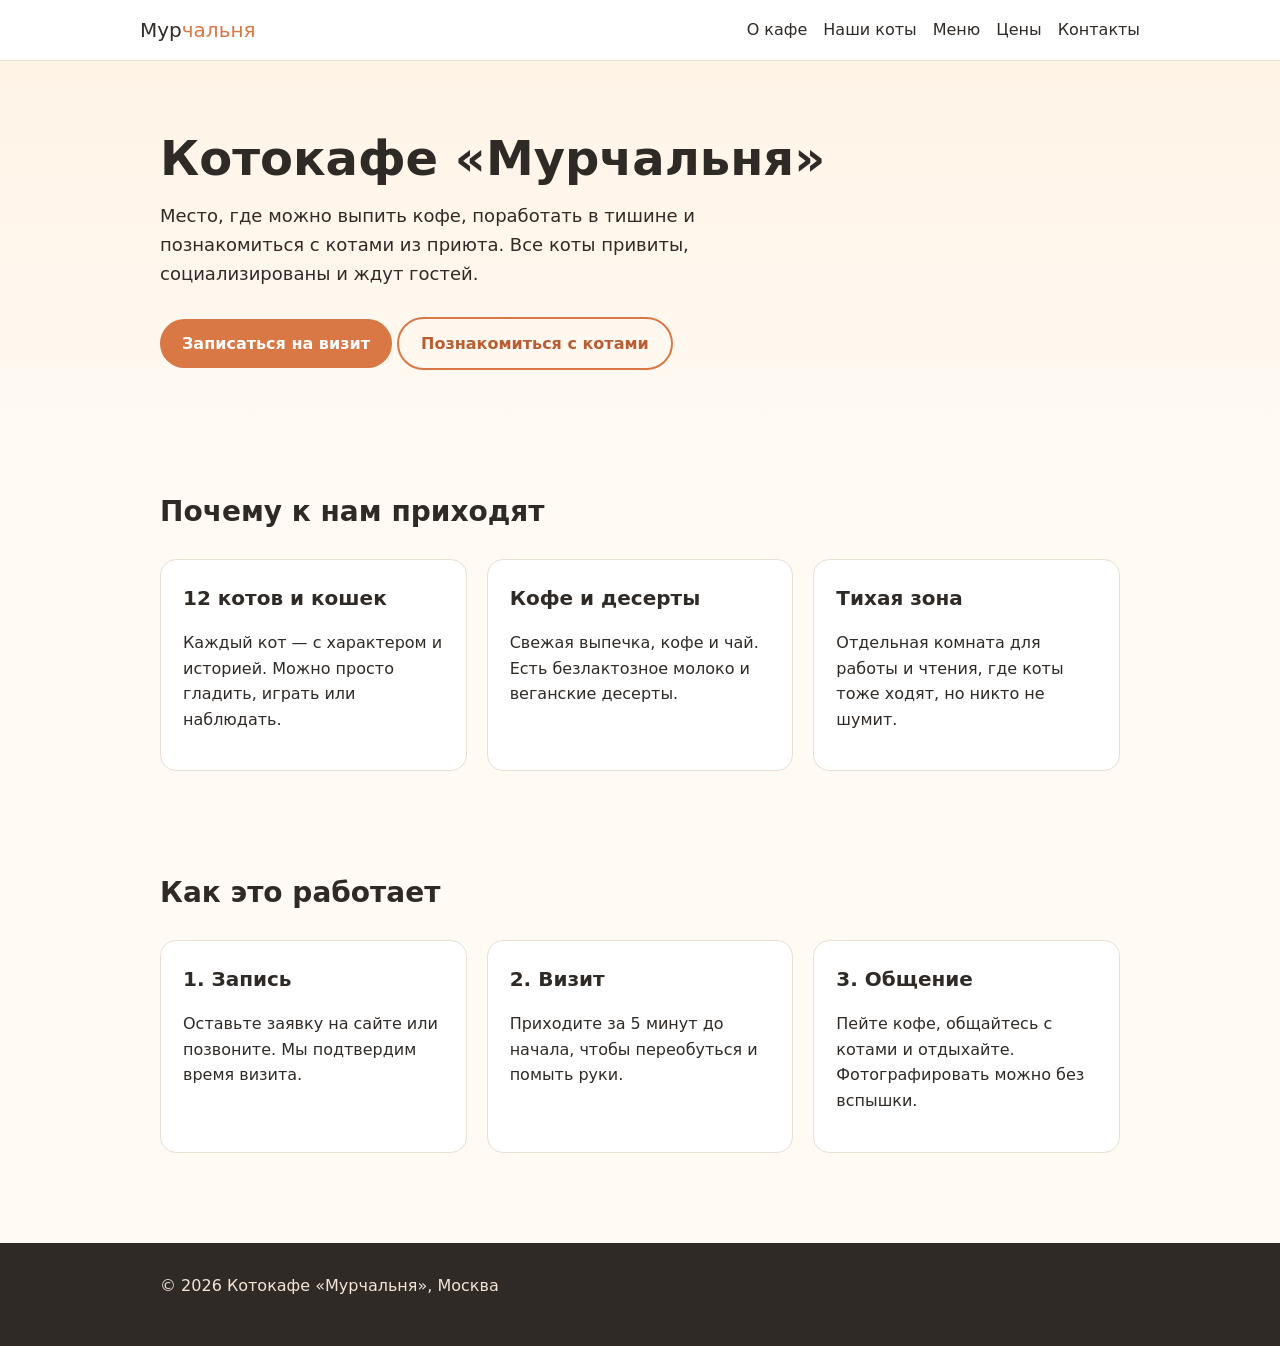
==== index.html @ 8c3c29fb "commit all changes" ====
<!DOCTYPE html>
<html lang="ru">

<head>
    <meta charset="utf-8">
    <meta name="viewport" content="width=device-width, initial-scale=1">
    <title>Мурчальня — котокафе в Москве</title>
    <link rel="stylesheet" href="style.css">
</head>

<body>

    <header>
        <div class="wrap nav">
            <a class="logo" href="index.html">Мур<span>чальня</span></a>
            <ul>
                <li><a href="about.html">О кафе</a></li>
                <li><a href="cats.html">Наши коты</a></li>
                <li><a href="menu.html">Меню</a></li>
                <li><a href="prices.html">Цены</a></li>
                <li><a href="contacts.html">Контакты</a></li>
            </ul>
        </div>
    </header>

    <section class="hero">
        <div class="wrap">
            <h1>Котокафе «Мурчальня»</h1>
            <p>Место, где можно выпить кофе, поработать в тишине и познакомиться с котами из приюта. Все коты привиты,
                социализированы и ждут гостей.</p>
            <a class="btn" href="contacts.html">Записаться на визит</a>
            <a class="btn btn-outline" href="cats.html">Познакомиться с котами</a>
        </div>
    </section>

    <section class="section">
        <div class="wrap">
            <h2>Почему к нам приходят</h2>
            <div class="grid">
                <div class="card">
                    <h3>12 котов и кошек</h3>
                    <p>Каждый кот — с характером и историей. Можно просто гладить, играть или наблюдать.</p>
                </div>
                <div class="card">
                    <h3>Кофе и десерты</h3>
                    <p>Свежая выпечка, кофе и чай. Есть безлактозное молоко и веганские десерты.</p>
                </div>
                <div class="card">
                    <h3>Тихая зона</h3>
                    <p>Отдельная комната для работы и чтения, где коты тоже ходят, но никто не шумит.</p>
                </div>
            </div>
        </div>
    </section>

    <section class="section">
        <div class="wrap">
            <h2>Как это работает</h2>
            <div class="grid">
                <div class="card">
                    <h3>1. Запись</h3>
                    <p>Оставьте заявку на сайте или позвоните. Мы подтвердим время визита.</p>
                </div>
                <div class="card">
                    <h3>2. Визит</h3>
                    <p>Приходите за 5 минут до начала, чтобы переобуться и помыть руки.</p>
                </div>
                <div class="card">
                    <h3>3. Общение</h3>
                    <p>Пейте кофе, общайтесь с котами и отдыхайте. Фотографировать можно без вспышки.</p>
                </div>
            </div>
        </div>
    </section>

    <footer>
        <div class="wrap">
            <div>© 2026 Котокафе «Мурчальня», Москва</div>
            <div class="counters">
                <!-- СЧЕТЧИК LIVEINTERNET (ЛР3) -->

                <!-- СЧЕТЧИК SBER ADS (ЛР4) -->

                <!-- СЧЕТЧИК MYTRACKER (ЛР5) -->
            </div>
        </div>
    </footer>

</body>

</html>
---- style.css ----
:root {
  --bg: #fffaf3;
  --text: #2f2a26;
  --accent: #d97745;
  --accent-dark: #b85e32;
  --card: #ffffff;
  --line: #eadfd3;
}

* { box-sizing: border-box; }

body {
  margin: 0;
  font-family: system-ui, -apple-system, "Segoe UI", Roboto, Arial, sans-serif;
  background: var(--bg);
  color: var(--text);
  line-height: 1.6;
}

a { color: var(--accent-dark); }

header {
  background: var(--card);
  border-bottom: 1px solid var(--line);
  position: sticky;
  top: 0;
  z-index: 10;
}

.wrap {
  max-width: 1000px;
  margin: 0 auto;
  padding: 0 20px;
}

.nav {
  display: flex;
  flex-wrap: wrap;
  align-items: center;
  justify-content: space-between;
  gap: 12px;
  padding: 14px 0;
}

.logo {
  font-weight: 800;
  font-size: 20px;
  text-decoration: none;
  color: var(--text);
}

.logo span { color: var(--accent); }

.nav ul {
  list-style: none;
  display: flex;
  flex-wrap: wrap;
  gap: 16px;
  margin: 0;
  padding: 0;
}

.nav a {
  text-decoration: none;
  color: var(--text);
  font-weight: 500;
}

.nav a:hover { color: var(--accent); }

.hero {
  padding: 70px 0;
  background: linear-gradient(180deg, #fff3e6 0%, var(--bg) 100%);
}

.hero h1 {
  font-size: clamp(30px, 5vw, 48px);
  line-height: 1.15;
  margin: 0 0 16px;
}

.hero p {
  font-size: 18px;
  max-width: 620px;
  margin: 0 0 28px;
}

.btn {
  display: inline-block;
  background: var(--accent);
  color: #fff;
  text-decoration: none;
  padding: 12px 22px;
  border-radius: 999px;
  font-weight: 600;
  border: 0;
  cursor: pointer;
}

.btn:hover { background: var(--accent-dark); }

.btn-outline {
  background: transparent;
  color: var(--accent-dark);
  border: 2px solid var(--accent);
}

.section { padding: 50px 0; }

.section h2 {
  font-size: 28px;
  margin: 0 0 24px;
}

.grid {
  display: grid;
  grid-template-columns: repeat(auto-fit, minmax(220px, 1fr));
  gap: 20px;
}

.card {
  background: var(--card);
  border: 1px solid var(--line);
  border-radius: 16px;
  padding: 22px;
}

.card h3 { margin: 0 0 8px; font-size: 20px; }

.cat-photo {
  height: 160px;
  border-radius: 12px;
  background: #f3e4d6;
  display: flex;
  align-items: center;
  justify-content: center;
  font-size: 54px;
  margin-bottom: 14px;
}

table {
  width: 100%;
  border-collapse: collapse;
  background: var(--card);
  border: 1px solid var(--line);
  border-radius: 12px;
  overflow: hidden;
}

th, td {
  text-align: left;
  padding: 12px 16px;
  border-bottom: 1px solid var(--line);
}

th { background: #fdf0e4; }

tr:last-child td { border-bottom: 0; }

form {
  display: grid;
  gap: 14px;
  max-width: 480px;
}

input, textarea {
  width: 100%;
  padding: 11px 14px;
  border: 1px solid var(--line);
  border-radius: 10px;
  font: inherit;
  background: #fff;
}

textarea { min-height: 100px; }

footer {
  background: #2f2a26;
  color: #f3e4d6;
  padding: 30px 0;
  margin-top: 40px;
}

footer a { color: #ffd9b8; }

.counters {
  margin-top: 18px;
  display: flex;
  flex-wrap: wrap;
  gap: 12px;
  align-items: center;
}

.note {
  font-size: 14px;
  color: #7a6a5c;
}
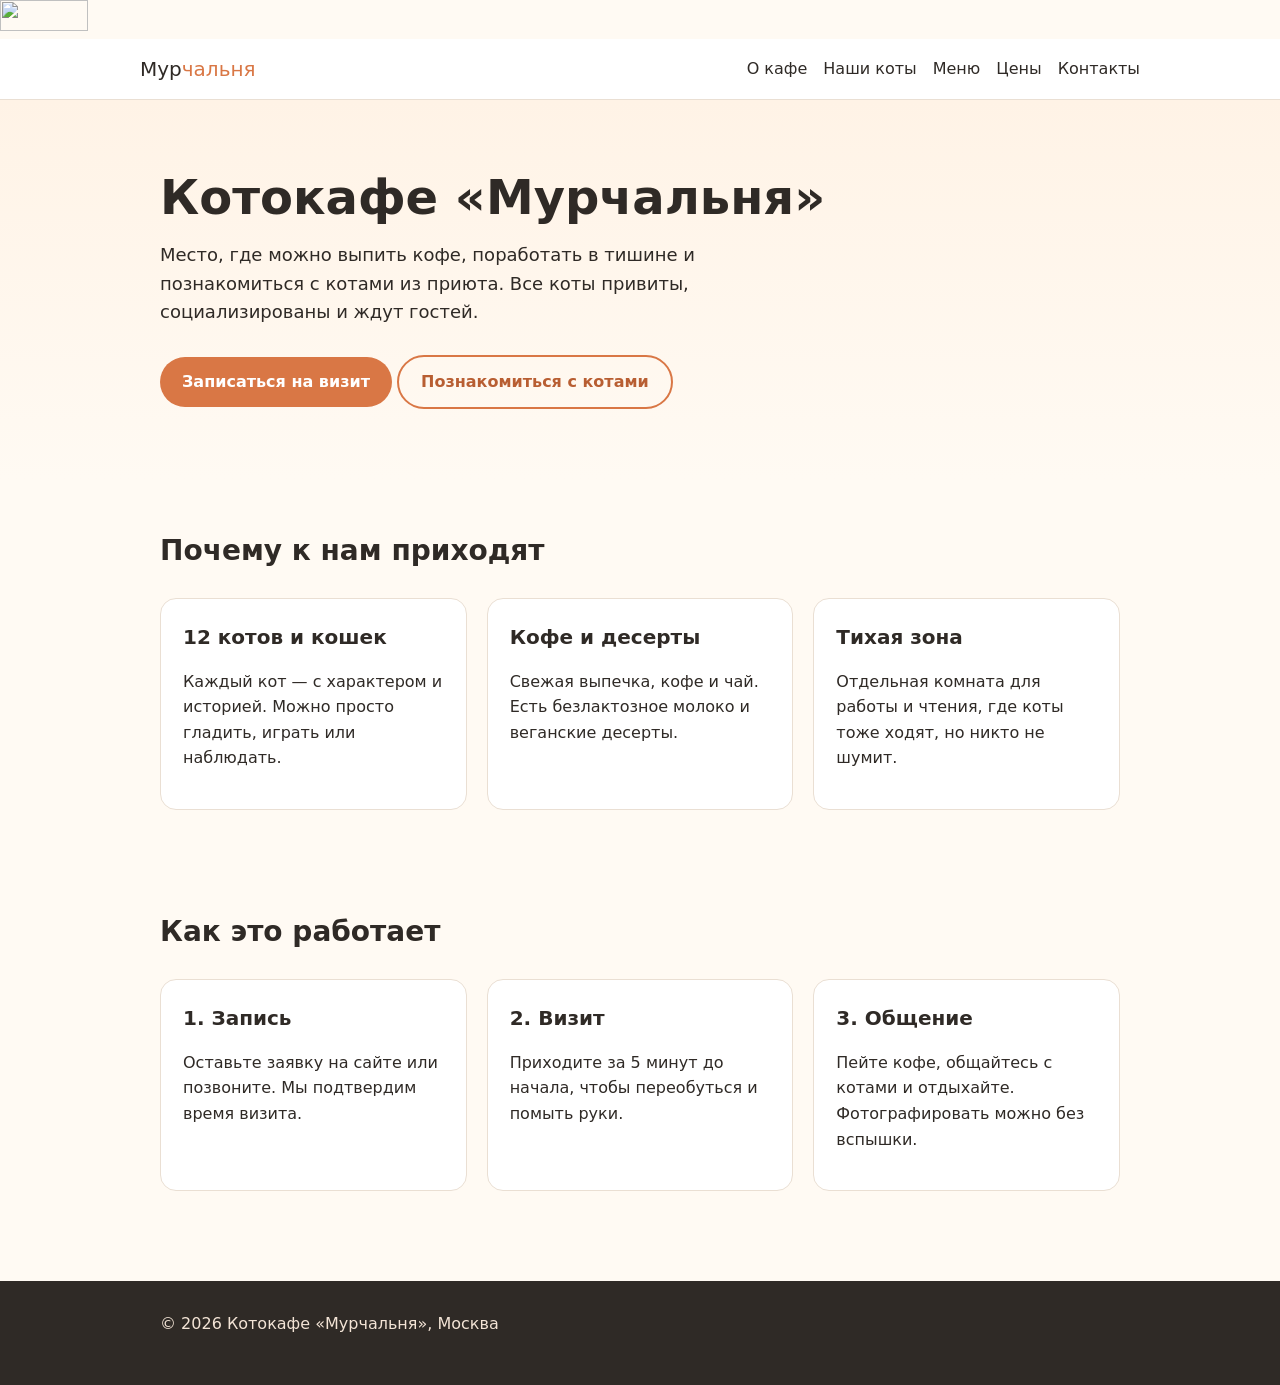
==== commit bce0160c: "add statistics" ====
--- a/index.html
+++ b/index.html
@@ -9,6 +9,19 @@
 </head>
 
 <body>
+
+    <!--LiveInternet counter--><a href="https://www.liveinternet.ru/click" target="_blank"><img id="licnt4F25"
+            width="88" height="31" style="border:0"
+            title="LiveInternet: показано число просмотров и посетителей за 24 часа"
+            src="[data-uri]" alt="" /></a>
+    <script>(function (d, s) {
+            d.getElementById("licnt4F25").src =
+                "https://counter.yadro.ru/hit?t52.6;r" + escape(d.referrer) +
+                ((typeof (s) == "undefined") ? "" : ";s" + s.width + "*" + s.height + "*" +
+                    (s.colorDepth ? s.colorDepth : s.pixelDepth)) + ";u" + escape(d.URL) +
+                ";h" + escape(d.title.substring(0, 150)) + ";" + Math.random()
+        })
+            (document, screen)</script><!--/LiveInternet-->
 
     <header>
         <div class="wrap nav">
@@ -77,8 +90,6 @@
         <div class="wrap">
             <div>© 2026 Котокафе «Мурчальня», Москва</div>
             <div class="counters">
-                <!-- СЧЕТЧИК LIVEINTERNET (ЛР3) -->
-
                 <!-- СЧЕТЧИК SBER ADS (ЛР4) -->
 
                 <!-- СЧЕТЧИК MYTRACKER (ЛР5) -->
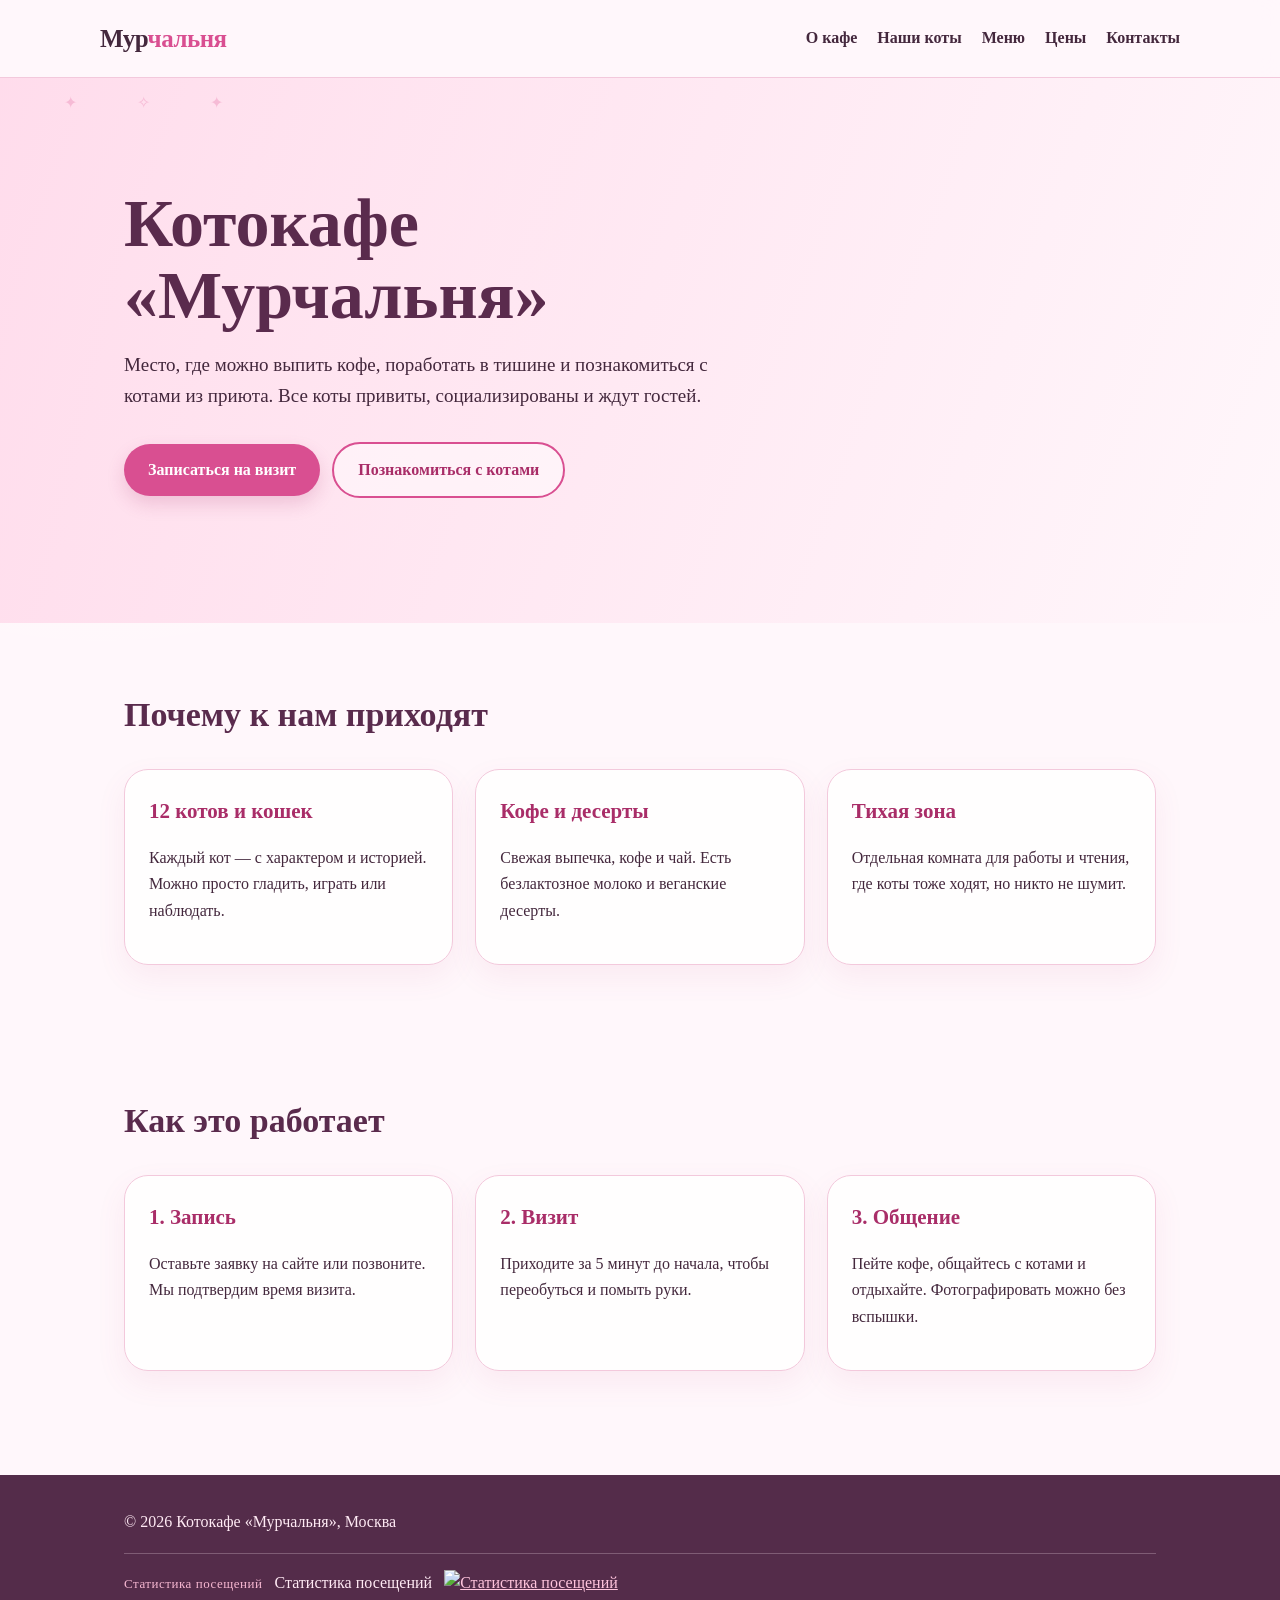
==== commit a522f835: "Move visitor counters to footer" ====
--- a/index.html
+++ b/index.html
@@ -9,20 +9,6 @@
 </head>
 
 <body>
-
-    <!--LiveInternet counter--><a href="https://www.liveinternet.ru/click" target="_blank"><img id="licnt4F25"
-            width="88" height="31" style="border:0"
-            title="LiveInternet: показано число просмотров и посетителей за 24 часа"
-            src="[data-uri]" alt="" /></a>
-    <script>(function (d, s) {
-            d.getElementById("licnt4F25").src =
-                "https://counter.yadro.ru/hit?t52.6;r" + escape(d.referrer) +
-                ((typeof (s) == "undefined") ? "" : ";s" + s.width + "*" + s.height + "*" +
-                    (s.colorDepth ? s.colorDepth : s.pixelDepth)) + ";u" + escape(d.URL) +
-                ";h" + escape(d.title.substring(0, 150)) + ";" + Math.random()
-        })
-            (document, screen)</script><!--/LiveInternet-->
-
     <header>
         <div class="wrap nav">
             <a class="logo" href="index.html">Мур<span>чальня</span></a>
@@ -90,13 +76,12 @@
         <div class="wrap">
             <div>© 2026 Котокафе «Мурчальня», Москва</div>
             <div class="counters">
-                <!-- СЧЕТЧИК SBER ADS (ЛР4) -->
-
-                <!-- СЧЕТЧИК MYTRACKER (ЛР5) -->
+                <span>Статистика посещений</span>
+                <a href="https://www.liveinternet.ru/click" target="_blank" rel="noopener"><img width="88" height="31" src="https://counter.yadro.ru/hit?t52.6" alt="Статистика посещений" /></a>
             </div>
         </div>
     </footer>
 
 </body>
 
-</html>+</html>
--- a/style.css
+++ b/style.css
@@ -1,197 +1,62 @@
 :root {
-  --bg: #fffaf3;
-  --text: #2f2a26;
-  --accent: #d97745;
-  --accent-dark: #b85e32;
-  --card: #ffffff;
-  --line: #eadfd3;
+  --bg: #fff7fb;
+  --text: #44283d;
+  --muted: #8f667e;
+  --accent: #d94f91;
+  --accent-dark: #a92d68;
+  --blush: #ffd9ea;
+  --card: rgba(255, 255, 255, .86);
+  --line: #f3c9dc;
 }
 
 * { box-sizing: border-box; }
 
 body {
   margin: 0;
-  font-family: system-ui, -apple-system, "Segoe UI", Roboto, Arial, sans-serif;
-  background: var(--bg);
+  font-family: Georgia, "Times New Roman", serif;
+  background: radial-gradient(circle at 8% 8%, #fff 0 8%, transparent 28%), var(--bg);
   color: var(--text);
-  line-height: 1.6;
+  line-height: 1.65;
 }
 
+body::before { content: "✦  ✧  ✦"; position: fixed; inset: 90px 5% auto; color: #f2a8c9; letter-spacing: 28px; pointer-events: none; opacity: .65; }
 a { color: var(--accent-dark); }
 
-header {
-  background: var(--card);
-  border-bottom: 1px solid var(--line);
-  position: sticky;
-  top: 0;
-  z-index: 10;
-}
-
-.wrap {
-  max-width: 1000px;
-  margin: 0 auto;
-  padding: 0 20px;
-}
-
-.nav {
-  display: flex;
-  flex-wrap: wrap;
-  align-items: center;
-  justify-content: space-between;
-  gap: 12px;
-  padding: 14px 0;
-}
-
-.logo {
-  font-weight: 800;
-  font-size: 20px;
-  text-decoration: none;
-  color: var(--text);
-}
-
+header { background: rgba(255, 247, 251, .9); border-bottom: 1px solid var(--line); position: sticky; top: 0; z-index: 10; backdrop-filter: blur(12px); }
+.wrap { max-width: 1080px; margin: 0 auto; padding: 0 24px; }
+.nav { display: flex; flex-wrap: wrap; align-items: center; justify-content: space-between; gap: 16px; padding: 18px 0; }
+.logo { font-weight: 800; font-size: 25px; text-decoration: none; color: var(--text); letter-spacing: -.5px; }
 .logo span { color: var(--accent); }
-
-.nav ul {
-  list-style: none;
-  display: flex;
-  flex-wrap: wrap;
-  gap: 16px;
-  margin: 0;
-  padding: 0;
-}
-
-.nav a {
-  text-decoration: none;
-  color: var(--text);
-  font-weight: 500;
-}
-
+.nav ul { list-style: none; display: flex; flex-wrap: wrap; gap: 20px; margin: 0; padding: 0; }
+.nav a { text-decoration: none; color: var(--text); font-weight: 600; }
 .nav a:hover { color: var(--accent); }
 
-.hero {
-  padding: 70px 0;
-  background: linear-gradient(180deg, #fff3e6 0%, var(--bg) 100%);
-}
+.hero { padding: 110px 0 125px; background: linear-gradient(110deg, rgba(255, 217, 234, .92), rgba(255, 247, 251, .55)), url("https://images.unsplash.com/photo-1519052537078-e6302a4968d4?auto=format&fit=crop&w=1800&q=85") center 44%/cover; }
+.hero h1 { font-size: clamp(36px, 6vw, 68px); line-height: 1.05; max-width: 720px; margin: 0 0 18px; color: #5a2b4d; }
+.hero p { font-size: 19px; max-width: 620px; margin: 0 0 30px; }
+.btn { display: inline-block; background: var(--accent); color: #fff; text-decoration: none; padding: 13px 24px; border-radius: 999px; font-weight: 700; border: 0; cursor: pointer; box-shadow: 0 8px 18px rgba(169, 45, 104, .18); }
+.btn:hover { background: var(--accent-dark); transform: translateY(-1px); }
+.btn-outline { background: rgba(255,255,255,.45); color: var(--accent-dark); border: 2px solid var(--accent); box-shadow: none; margin-left: 8px; }
+.section { padding: 64px 0; }
+.section h2 { font-size: 34px; margin: 0 0 26px; color: #5a2b4d; }
+.grid { display: grid; grid-template-columns: repeat(auto-fit, minmax(230px, 1fr)); gap: 22px; }
+.card { background: var(--card); border: 1px solid var(--line); border-radius: 24px; padding: 24px; box-shadow: 0 12px 30px rgba(188, 81, 132, .08); }
+.card h3 { margin: 0 0 8px; font-size: 21px; color: var(--accent-dark); }
+.cat-photo { height: 210px; border-radius: 18px; overflow: hidden; margin: -4px -4px 18px; background: var(--blush); }
+.cat-photo img { width: 100%; height: 100%; object-fit: cover; display: block; }
 
-.hero h1 {
-  font-size: clamp(30px, 5vw, 48px);
-  line-height: 1.15;
-  margin: 0 0 16px;
-}
+table { width: 100%; border-collapse: separate; border-spacing: 0; background: var(--card); border: 1px solid var(--line); border-radius: 18px; overflow: hidden; box-shadow: 0 12px 30px rgba(188, 81, 132, .08); }
+th, td { text-align: left; padding: 15px 18px; border-bottom: 1px solid var(--line); }
+th { background: #ffe5f0; color: var(--accent-dark); }
+tr:last-child td { border-bottom: 0; }
+form { display: grid; gap: 14px; max-width: 480px; }
+input, textarea { width: 100%; padding: 13px 15px; border: 1px solid var(--line); border-radius: 14px; font: inherit; background: #fff; color: var(--text); }
+textarea { min-height: 110px; }
+footer { background: #542c4a; color: #ffeaf4; padding: 34px 0; margin-top: 40px; }
+footer a { color: #ffc4dd; }
+.counters { margin-top: 18px; padding-top: 16px; border-top: 1px solid rgba(255, 234, 244, .25); display: flex; flex-wrap: wrap; gap: 12px; align-items: center; }
+.counters::before { content: "Статистика посещений"; color: #f7b8d2; font-size: 13px; letter-spacing: .04em; }
+body > a, body > script, body > noscript { display: none; }
+.note { font-size: 15px; color: var(--muted); }
 
-.hero p {
-  font-size: 18px;
-  max-width: 620px;
-  margin: 0 0 28px;
-}
-
-.btn {
-  display: inline-block;
-  background: var(--accent);
-  color: #fff;
-  text-decoration: none;
-  padding: 12px 22px;
-  border-radius: 999px;
-  font-weight: 600;
-  border: 0;
-  cursor: pointer;
-}
-
-.btn:hover { background: var(--accent-dark); }
-
-.btn-outline {
-  background: transparent;
-  color: var(--accent-dark);
-  border: 2px solid var(--accent);
-}
-
-.section { padding: 50px 0; }
-
-.section h2 {
-  font-size: 28px;
-  margin: 0 0 24px;
-}
-
-.grid {
-  display: grid;
-  grid-template-columns: repeat(auto-fit, minmax(220px, 1fr));
-  gap: 20px;
-}
-
-.card {
-  background: var(--card);
-  border: 1px solid var(--line);
-  border-radius: 16px;
-  padding: 22px;
-}
-
-.card h3 { margin: 0 0 8px; font-size: 20px; }
-
-.cat-photo {
-  height: 160px;
-  border-radius: 12px;
-  background: #f3e4d6;
-  display: flex;
-  align-items: center;
-  justify-content: center;
-  font-size: 54px;
-  margin-bottom: 14px;
-}
-
-table {
-  width: 100%;
-  border-collapse: collapse;
-  background: var(--card);
-  border: 1px solid var(--line);
-  border-radius: 12px;
-  overflow: hidden;
-}
-
-th, td {
-  text-align: left;
-  padding: 12px 16px;
-  border-bottom: 1px solid var(--line);
-}
-
-th { background: #fdf0e4; }
-
-tr:last-child td { border-bottom: 0; }
-
-form {
-  display: grid;
-  gap: 14px;
-  max-width: 480px;
-}
-
-input, textarea {
-  width: 100%;
-  padding: 11px 14px;
-  border: 1px solid var(--line);
-  border-radius: 10px;
-  font: inherit;
-  background: #fff;
-}
-
-textarea { min-height: 100px; }
-
-footer {
-  background: #2f2a26;
-  color: #f3e4d6;
-  padding: 30px 0;
-  margin-top: 40px;
-}
-
-footer a { color: #ffd9b8; }
-
-.counters {
-  margin-top: 18px;
-  display: flex;
-  flex-wrap: wrap;
-  gap: 12px;
-  align-items: center;
-}
-
-.note {
-  font-size: 14px;
-  color: #7a6a5c;
-}+@media (max-width: 600px) { .nav { justify-content: center; } .hero { padding: 76px 0 88px; } .btn-outline { margin: 10px 0 0; } .section { padding: 44px 0; } }
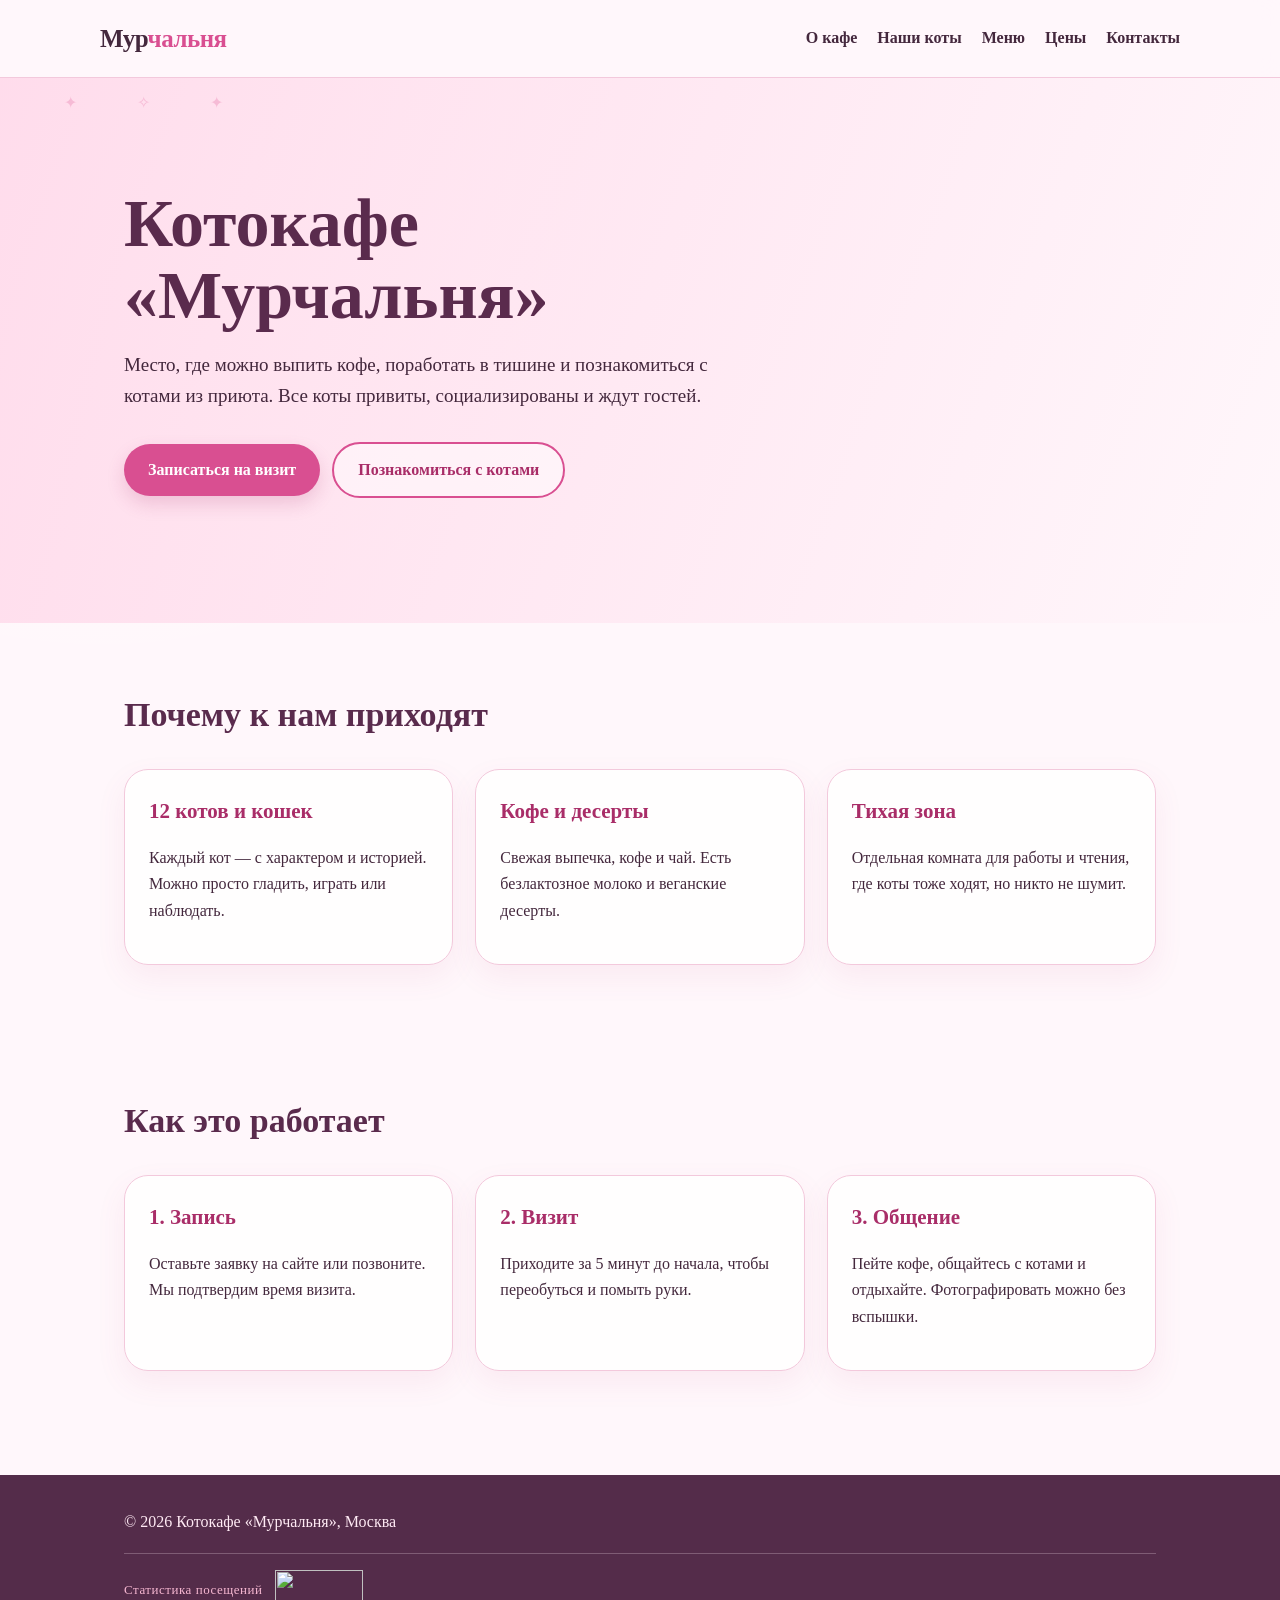
==== commit d50159d8: "Move analytics counters to footer" ====
--- a/index.html
+++ b/index.html
@@ -9,6 +9,38 @@
 </head>
 
 <body>
+
+    <!-- Top100 (Kraken) Counter (Sber Ads) -->
+    <script>
+        (function (w, d, c) {
+            (w[c] = w[c] || []).push(function () {
+                var options = { project: 7753153 };
+                try { w.top100Counter = new top100(options); } catch (e) { }
+            });
+            var n = d.getElementsByTagName("script")[0], s = d.createElement("script"), f = function () { n.parentNode.insertBefore(s, n); };
+            s.type = "text/javascript"; s.async = true;
+            s.src = (d.location.protocol == "https:" ? "https:" : "http:") + "//st.top100.ru/top100/top100.js";
+            if (w.opera == "[object Opera]") d.addEventListener("DOMContentLoaded", f, false); else f();
+        })(window, document, "_top100q");
+    </script>
+    <noscript><img src="//counter.rambler.ru/top100.cnt?pid=7753153" alt="Топ-100" /></noscript>
+    <!-- END Top100 (Kraken) Counter -->
+
+    <!-- Top.Mail.Ru counter (MyTracker) -->
+    <script type="text/javascript">
+        var _tmr = window._tmr || (window._tmr = []);
+        _tmr.push({id: "3806765", type: "pageView", start: (new Date()).getTime()});
+        (function (d, w, id) {
+            if (d.getElementById(id)) return;
+            var ts = d.createElement("script"); ts.type = "text/javascript"; ts.async = true; ts.id = id;
+            ts.src = "https://top-fwz1.mail.ru/js/code.js";
+            var f = function () { var s = d.getElementsByTagName("script")[0]; s.parentNode.insertBefore(ts, s); };
+            if (w.opera == "[object Opera]") d.addEventListener("DOMContentLoaded", f, false); else f();
+        })(document, window, "tmr-code");
+    </script>
+    <noscript><div><img src="https://top-fwz1.mail.ru/counter?id=3806765;js=na" style="position:absolute;left:-9999px;" alt="Top.Mail.Ru" /></div></noscript>
+    <!-- /Top.Mail.Ru counter -->
+
     <header>
         <div class="wrap nav">
             <a class="logo" href="index.html">Мур<span>чальня</span></a>
@@ -76,8 +108,7 @@
         <div class="wrap">
             <div>© 2026 Котокафе «Мурчальня», Москва</div>
             <div class="counters">
-                <span>Статистика посещений</span>
-                <a href="https://www.liveinternet.ru/click" target="_blank" rel="noopener"><img width="88" height="31" src="https://counter.yadro.ru/hit?t52.6" alt="Статистика посещений" /></a>
+                <!--LiveInternet counter--><a href="https://www.liveinternet.ru/click" target="_blank"><img id="licnt4F25" width="88" height="31" style="border:0" title="LiveInternet: показано число просмотров и посетителей за 24 часа" src="[data-uri]" alt="" /></a><script>(function(d,s){d.getElementById("licnt4F25").src="https://counter.yadro.ru/hit?t52.6;r"+escape(d.referrer)+((typeof(s)=="undefined")?"":";s"+s.width+"*"+s.height+"*"+(s.colorDepth?s.colorDepth:s.pixelDepth))+";u"+escape(d.URL)+";h"+escape(d.title.substring(0,150))+";"+Math.random()})(document,screen)</script><!--/LiveInternet-->
             </div>
         </div>
     </footer>
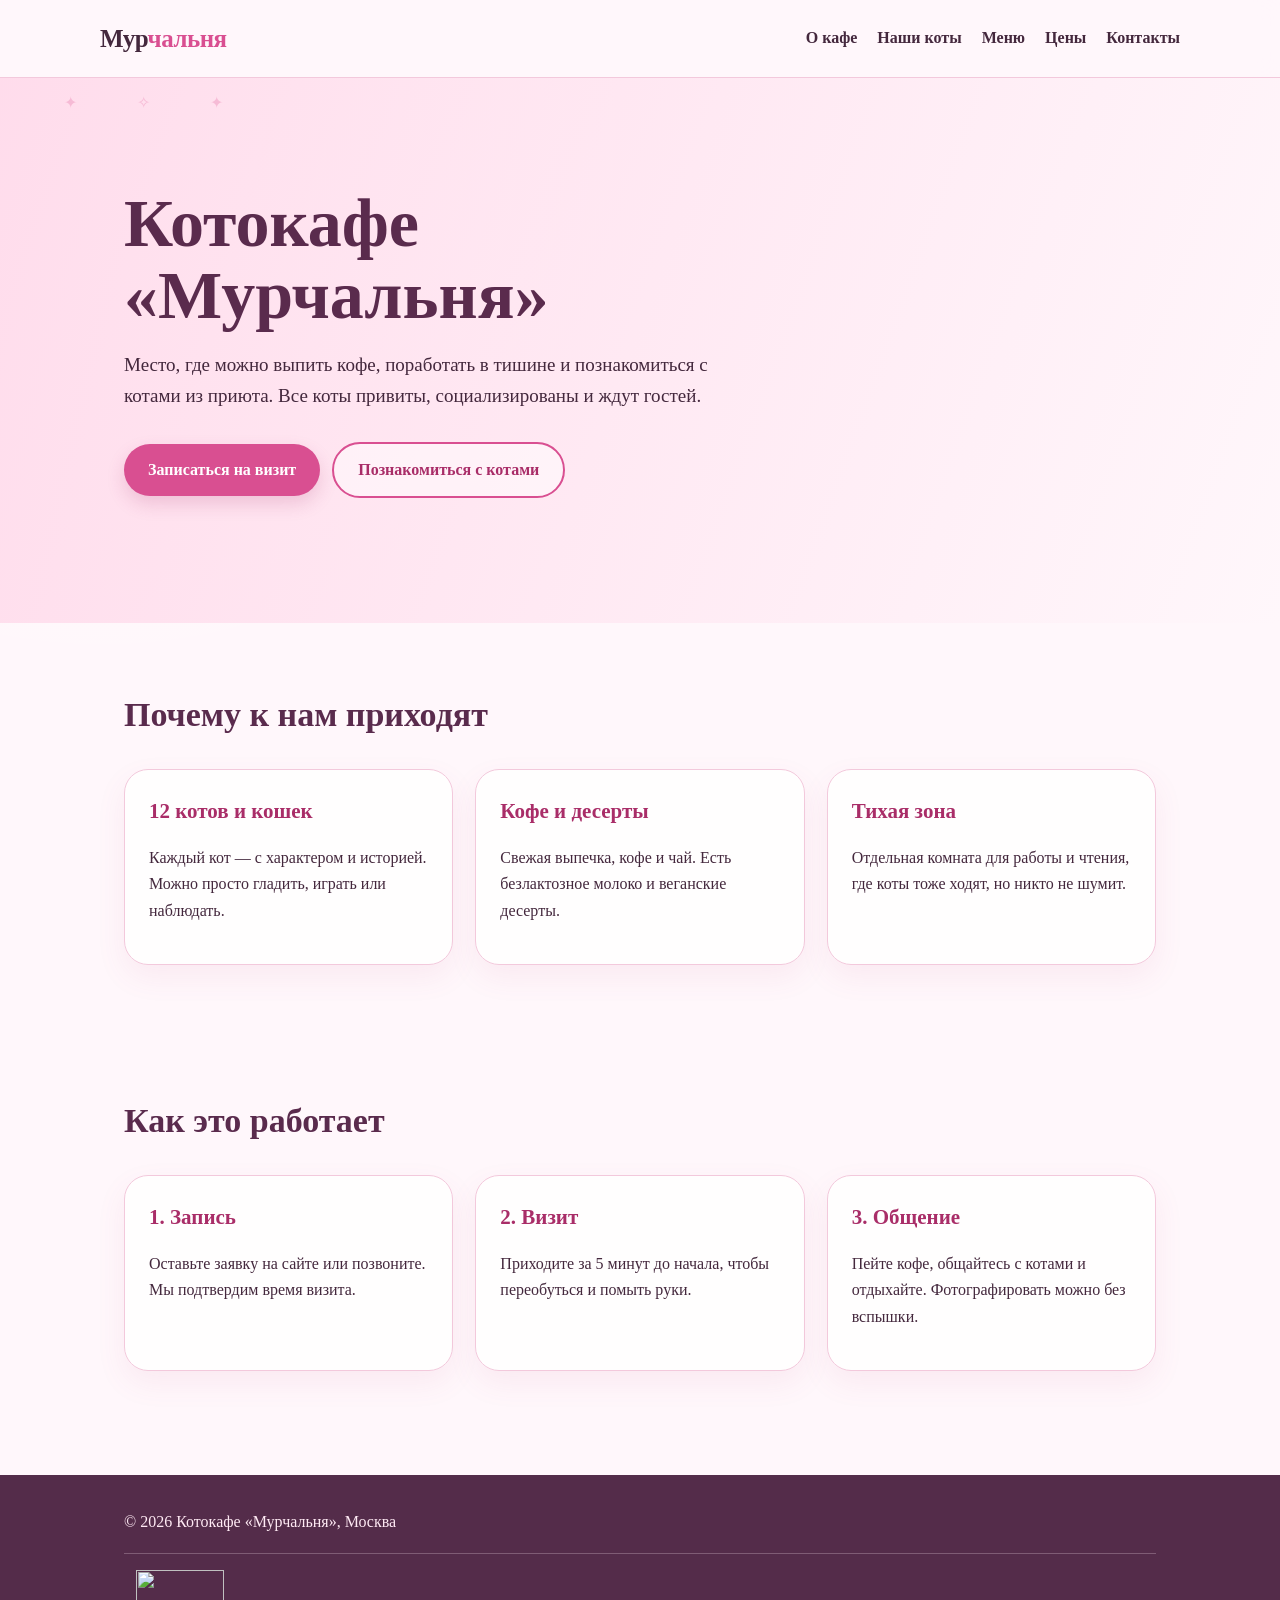
==== commit a354b338: "Update index.html" ====
--- a/index.html
+++ b/index.html
@@ -14,7 +14,10 @@
     <script>
         (function (w, d, c) {
             (w[c] = w[c] || []).push(function () {
-                var options = { project: 7753153 };
+                var options = { 
+                    project: 7753153,
+                    element: 'top100_widget' /* Добавлено для отображения плашки */
+                };
                 try { w.top100Counter = new top100(options); } catch (e) { }
             });
             var n = d.getElementsByTagName("script")[0], s = d.createElement("script"), f = function () { n.parentNode.insertBefore(s, n); };
@@ -108,7 +111,12 @@
         <div class="wrap">
             <div>© 2026 Котокафе «Мурчальня», Москва</div>
             <div class="counters">
+                
+                <!-- Контейнер для виджета Sber Ads (добавлен) -->
+                <div id="top100_widget"></div>
+
                 <!--LiveInternet counter--><a href="https://www.liveinternet.ru/click" target="_blank"><img id="licnt4F25" width="88" height="31" style="border:0" title="LiveInternet: показано число просмотров и посетителей за 24 часа" src="[data-uri]" alt="" /></a><script>(function(d,s){d.getElementById("licnt4F25").src="https://counter.yadro.ru/hit?t52.6;r"+escape(d.referrer)+((typeof(s)=="undefined")?"":";s"+s.width+"*"+s.height+"*"+(s.colorDepth?s.colorDepth:s.pixelDepth))+";u"+escape(d.URL)+";h"+escape(d.title.substring(0,150))+";"+Math.random()})(document,screen)</script><!--/LiveInternet-->
+            
             </div>
         </div>
     </footer>
--- a/style.css
+++ b/style.css
@@ -55,7 +55,9 @@
 footer { background: #542c4a; color: #ffeaf4; padding: 34px 0; margin-top: 40px; }
 footer a { color: #ffc4dd; }
 .counters { margin-top: 18px; padding-top: 16px; border-top: 1px solid rgba(255, 234, 244, .25); display: flex; flex-wrap: wrap; gap: 12px; align-items: center; }
-.counters::before { content: "Статистика посещений"; color: #f7b8d2; font-size: 13px; letter-spacing: .04em; }
+
+/* Я удалил строку .counters::before, которая добавляла текст */
+
 body > a, body > script, body > noscript { display: none; }
 .note { font-size: 15px; color: var(--muted); }
 
